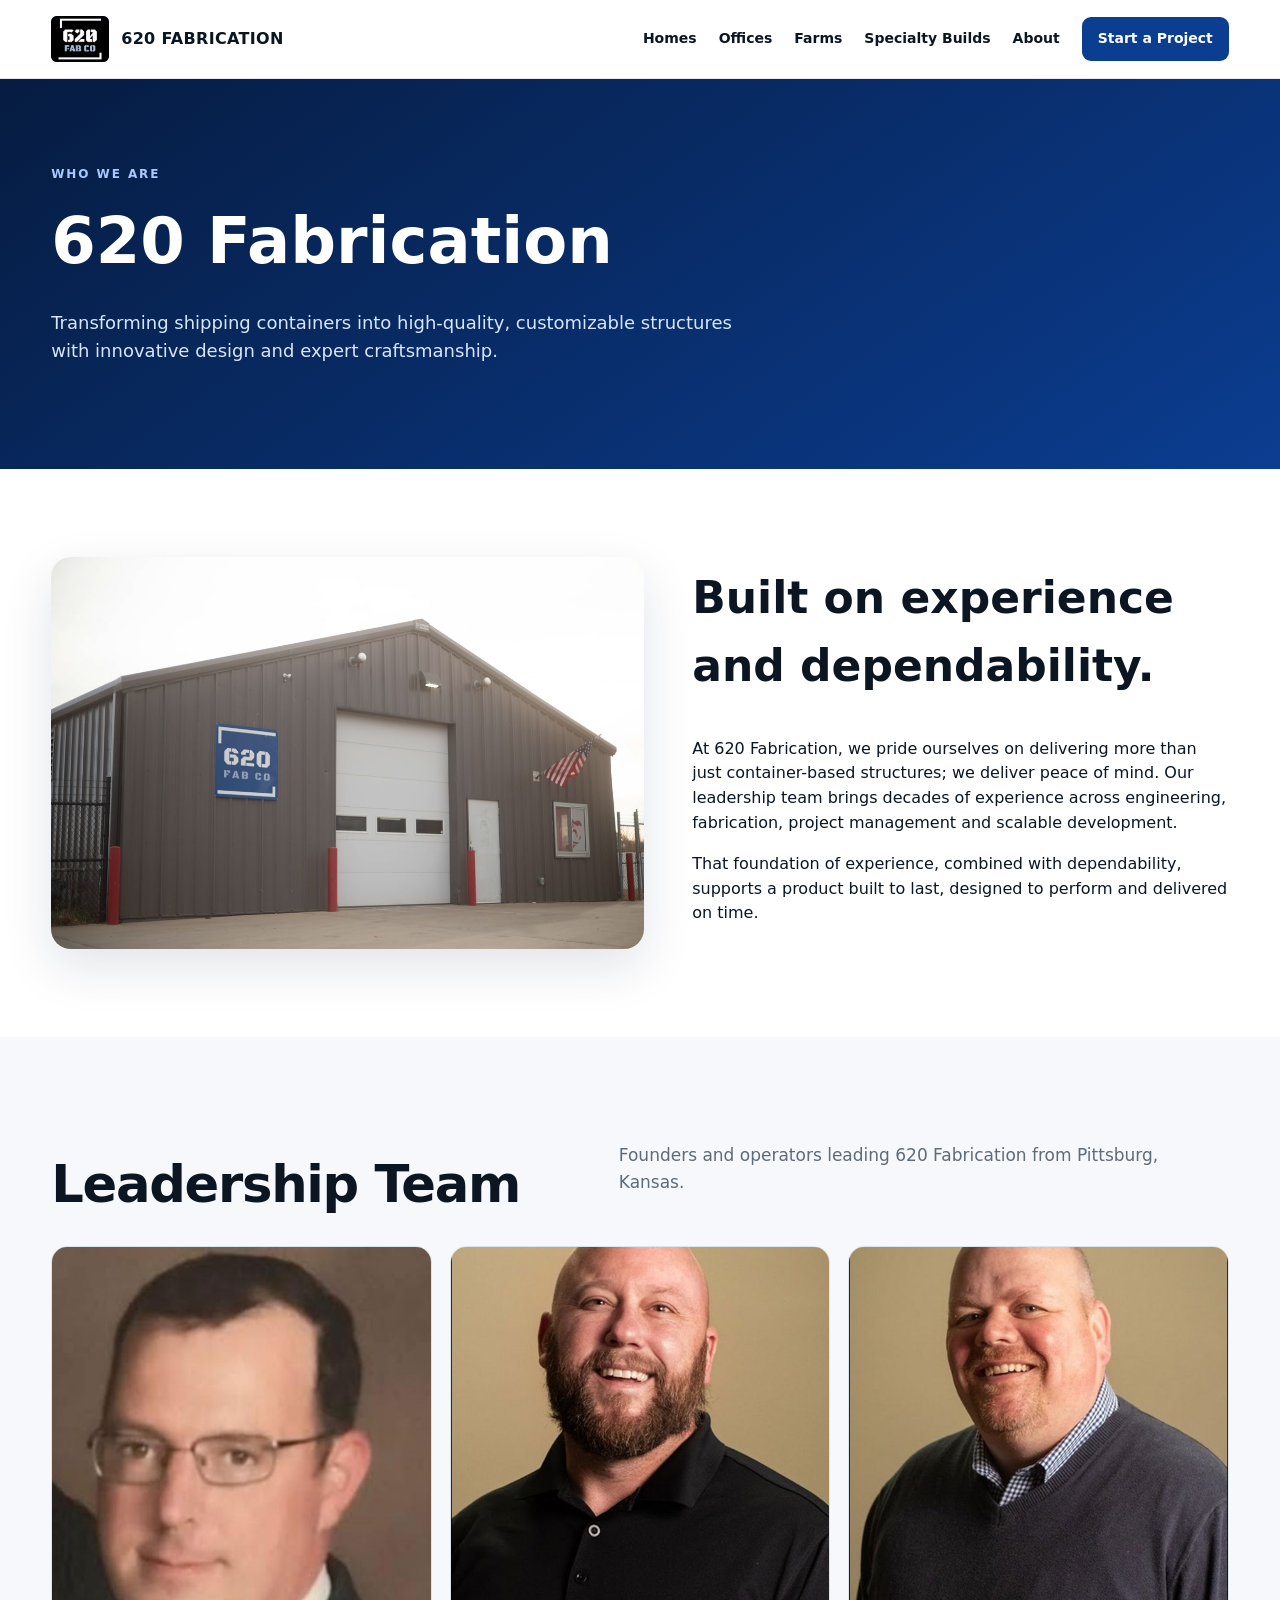
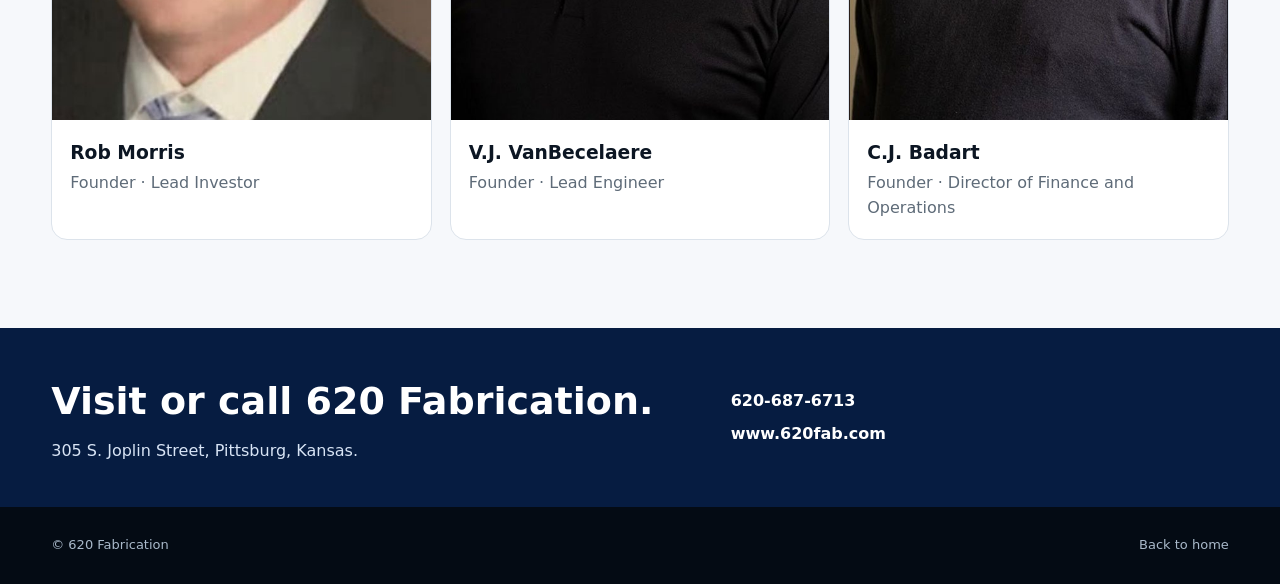
==== about.html @ a0ef291b "Add files via upload" ====
<!doctype html><html lang="en"><head><meta charset="utf-8"><meta name="viewport" content="width=device-width,initial-scale=1"><title>About 620 Fabrication</title><link rel="stylesheet" href="styles.css"></head><body><header class="topbar"><div class="wrap nav"><a class="brand" href="index.html"><img src="assets/img-000.png" alt="620 Fabrication"><span>620 FABRICATION</span></a><nav class="navlinks"><a href="homes.html">Homes</a><a href="offices.html">Offices</a><a href="farms.html">Farms</a><a href="specialty.html">Specialty Builds</a><a href="about.html">About</a><a class="navcta" href="index.html#contact">Start a Project</a></nav><button class="menu">☰</button></div></header><section class="subhero"><div class="wrap"><div class="eyebrow">Who we are</div><h1>620 Fabrication</h1><p>Transforming shipping containers into high-quality, customizable structures with innovative design and expert craftsmanship.</p></div></section><section class="section"><div class="wrap split"><img src="assets/img-003.jpg" alt="620 Fabrication shop"><div><h2 style="font-size:44px;margin-top:0">Built on experience and dependability.</h2><p class="muted">At 620 Fabrication, we pride ourselves on delivering more than just container-based structures; we deliver peace of mind. Our leadership team brings decades of experience across engineering, fabrication, project management and scalable development.</p><p class="muted">That foundation of experience, combined with dependability, supports a product built to last, designed to perform and delivered on time.</p></div></div></section><section class="section soft"><div class="wrap"><div class="sectionHead"><div><h2>Leadership Team</h2></div><p>Founders and operators leading 620 Fabrication from Pittsburg, Kansas.</p></div><div class="team"><div class="person"><img src="assets/img-074.jpg" alt="Rob Morris"><div class="personBody"><h3>Rob Morris</h3><p>Founder · Lead Investor</p></div></div><div class="person"><img src="assets/img-072.jpg" alt="V.J. VanBecelaere"><div class="personBody"><h3>V.J. VanBecelaere</h3><p>Founder · Lead Engineer</p></div></div><div class="person"><img src="assets/img-070.jpg" alt="C.J. Badart"><div class="personBody"><h3>C.J. Badart</h3><p>Founder · Director of Finance and Operations</p></div></div></div></div></section><section class="contactBand"><div class="wrap contactGrid"><div><h2>Visit or call 620 Fabrication.</h2><p>305 S. Joplin Street, Pittsburg, Kansas.</p></div><div class="contactItems"><div>620-687-6713</div><div>www.620fab.com</div></div></div></section><footer class="footer"><div class="wrap footerRow"><span>© 620 Fabrication</span><span><a href="index.html">Back to home</a></span></div></footer><script src="app.js"></script></body></html>
---- styles.css ----
:root{--blue:#0b3d91;--blue2:#062b67;--green:#0b7a3b;--ink:#0c1623;--muted:#5e6b78;--paper:#f6f8fb;--line:#dce3eb;--white:#fff;--shadow:0 18px 50px rgba(10,35,70,.12)}
*{box-sizing:border-box}html{scroll-behavior:smooth}body{margin:0;font-family:Inter,ui-sans-serif,system-ui,-apple-system,BlinkMacSystemFont,"Segoe UI",sans-serif;color:var(--ink);background:var(--white);line-height:1.55}a{color:inherit;text-decoration:none}img{max-width:100%;display:block}button{font:inherit}.wrap{width:min(1180px,92vw);margin:0 auto}.topbar{position:sticky;top:0;z-index:30;background:rgba(255,255,255,.94);backdrop-filter:blur(14px);border-bottom:1px solid rgba(13,50,100,.1)}.nav{height:78px;display:flex;align-items:center;justify-content:space-between;gap:20px}.brand{display:flex;align-items:center;gap:12px;font-weight:900;letter-spacing:.02em}.brand img{width:58px;height:46px;object-fit:contain;background:#0b3d91;border-radius:6px}.navlinks{display:flex;align-items:center;gap:22px;font-size:14px;font-weight:750}.navlinks a:hover{color:var(--blue)}.navcta{background:var(--blue);color:white;padding:11px 16px;border-radius:9px}.menu{display:none;background:transparent;border:0;font-size:24px}.hero{min-height:690px;position:relative;display:grid;align-items:center;overflow:hidden;background:#061c41}.hero:before{content:"";position:absolute;inset:0;background:linear-gradient(90deg,rgba(4,21,50,.92) 0%,rgba(5,35,82,.72) 48%,rgba(5,35,82,.18) 100%);z-index:1}.hero-bg{position:absolute;inset:0;width:100%;height:100%;object-fit:cover}.hero .wrap{position:relative;z-index:2}.eyebrow{text-transform:uppercase;letter-spacing:.16em;font-size:12px;font-weight:900;color:#a9c9ff}.hero h1{color:white;font-size:clamp(48px,6vw,78px);line-height:1.02;max-width:850px;margin:12px 0 20px;letter-spacing:-.035em}.hero p{color:#dae6f9;font-size:20px;max-width:670px}.actions{display:flex;gap:12px;flex-wrap:wrap;margin-top:28px}.btn{display:inline-flex;align-items:center;justify-content:center;padding:13px 18px;border-radius:10px;font-weight:850;border:1px solid transparent}.btn.primary{background:white;color:var(--blue2)}.btn.secondary{border-color:rgba(255,255,255,.45);color:white;background:rgba(255,255,255,.08)}.section{padding:88px 0}.section.soft{background:var(--paper)}.section.blue{background:linear-gradient(145deg,var(--blue2),var(--blue));color:white}.section.green{background:linear-gradient(145deg,#064c26,var(--green));color:white}.sectionHead{display:flex;justify-content:space-between;align-items:end;gap:28px;margin-bottom:34px}.sectionHead h2{font-size:clamp(34px,4vw,52px);line-height:1.05;margin:6px 0 0;letter-spacing:-.025em}.sectionHead p{max-width:610px;color:var(--muted);font-size:17px}.blue .sectionHead p,.green .sectionHead p{color:#dbe8f7}.grid3{display:grid;grid-template-columns:repeat(3,1fr);gap:20px}.grid2{display:grid;grid-template-columns:repeat(2,1fr);gap:24px}.card{background:white;border:1px solid var(--line);border-radius:18px;overflow:hidden;box-shadow:var(--shadow)}.card img{width:100%;aspect-ratio:16/10;object-fit:cover}.cardBody{padding:22px}.card h3{font-size:24px;margin:0 0 8px}.card p{margin:0;color:var(--muted)}.card .link{display:inline-block;margin-top:16px;font-weight:850;color:var(--blue)}.feature{background:rgba(255,255,255,.09);border:1px solid rgba(255,255,255,.18);border-radius:16px;padding:20px}.feature h3{margin:0 0 8px}.feature p{margin:0;color:#dbe7f7}.split{display:grid;grid-template-columns:1.05fr .95fr;gap:48px;align-items:center}.split img{border-radius:20px;box-shadow:var(--shadow);width:100%;max-height:620px;object-fit:cover}.bullets{display:grid;gap:12px;margin-top:22px}.bullet{display:flex;gap:12px;align-items:flex-start}.dot{width:24px;height:24px;border-radius:50%;background:#eaf1ff;color:var(--blue);display:grid;place-items:center;font-size:13px;font-weight:900;flex:none;margin-top:1px}.stats{display:grid;grid-template-columns:repeat(4,1fr);gap:14px;margin-top:-54px;position:relative;z-index:5}.stat{background:white;border-radius:14px;padding:20px;border:1px solid var(--line);box-shadow:var(--shadow)}.stat b{font-size:28px;color:var(--blue);display:block}.stat span{font-size:13px;color:var(--muted)}.gallery{display:grid;grid-template-columns:2fr 1fr 1fr;gap:12px}.gallery img{height:290px;width:100%;object-fit:cover;border-radius:14px}.gallery img:first-child{height:592px;grid-row:span 2}.team{display:grid;grid-template-columns:repeat(3,1fr);gap:18px}.person{background:white;border:1px solid var(--line);border-radius:16px;overflow:hidden}.person img{aspect-ratio:4/5;object-fit:cover;width:100%}.personBody{padding:18px}.person h3{margin:0}.person p{margin:4px 0 0;color:var(--muted)}.contactBand{padding:44px 0;background:#061c41;color:white}.contactGrid{display:grid;grid-template-columns:1.3fr 1fr;gap:32px;align-items:center}.contactGrid h2{font-size:38px;margin:0 0 8px}.contactGrid p{color:#d8e4f5;margin:0}.contactItems{display:grid;gap:8px;font-weight:700}.footer{background:#040b14;color:#a9b9ca;padding:28px 0;font-size:13px}.footerRow{display:flex;justify-content:space-between;gap:20px;flex-wrap:wrap}.subhero{padding:86px 0;background:linear-gradient(145deg,#061c41,#0b3d91);color:white}.subhero h1{font-size:clamp(42px,5vw,64px);margin:8px 0 12px}.subhero p{max-width:720px;color:#d8e6fa;font-size:18px}.specs{display:grid;grid-template-columns:repeat(2,1fr);gap:12px;margin-top:20px}.spec{padding:14px 16px;background:var(--paper);border:1px solid var(--line);border-radius:11px;font-weight:700}.layoutImg{background:white;border:1px solid var(--line);border-radius:16px;padding:12px}.greenAccent{color:var(--green)}@media(max-width:900px){.navlinks{display:none}.navlinks.open{display:flex;position:absolute;top:78px;left:0;right:0;background:white;padding:18px 4vw;flex-direction:column;align-items:flex-start;border-bottom:1px solid var(--line)}.menu{display:block}.hero{min-height:620px}.grid3,.team{grid-template-columns:1fr 1fr}.split,.contactGrid{grid-template-columns:1fr}.gallery{grid-template-columns:1fr 1fr}.gallery img:first-child{grid-row:auto;height:320px;grid-column:1/-1}.stats{grid-template-columns:1fr 1fr;margin-top:20px}.section{padding:68px 0}.sectionHead{display:block}}@media(max-width:620px){.grid3,.grid2,.team,.specs,.stats,.gallery{grid-template-columns:1fr}.gallery img,.gallery img:first-child{height:260px;grid-column:auto}.hero h1{font-size:48px}.hero p{font-size:17px}.nav{height:70px}.navlinks.open{top:70px}}
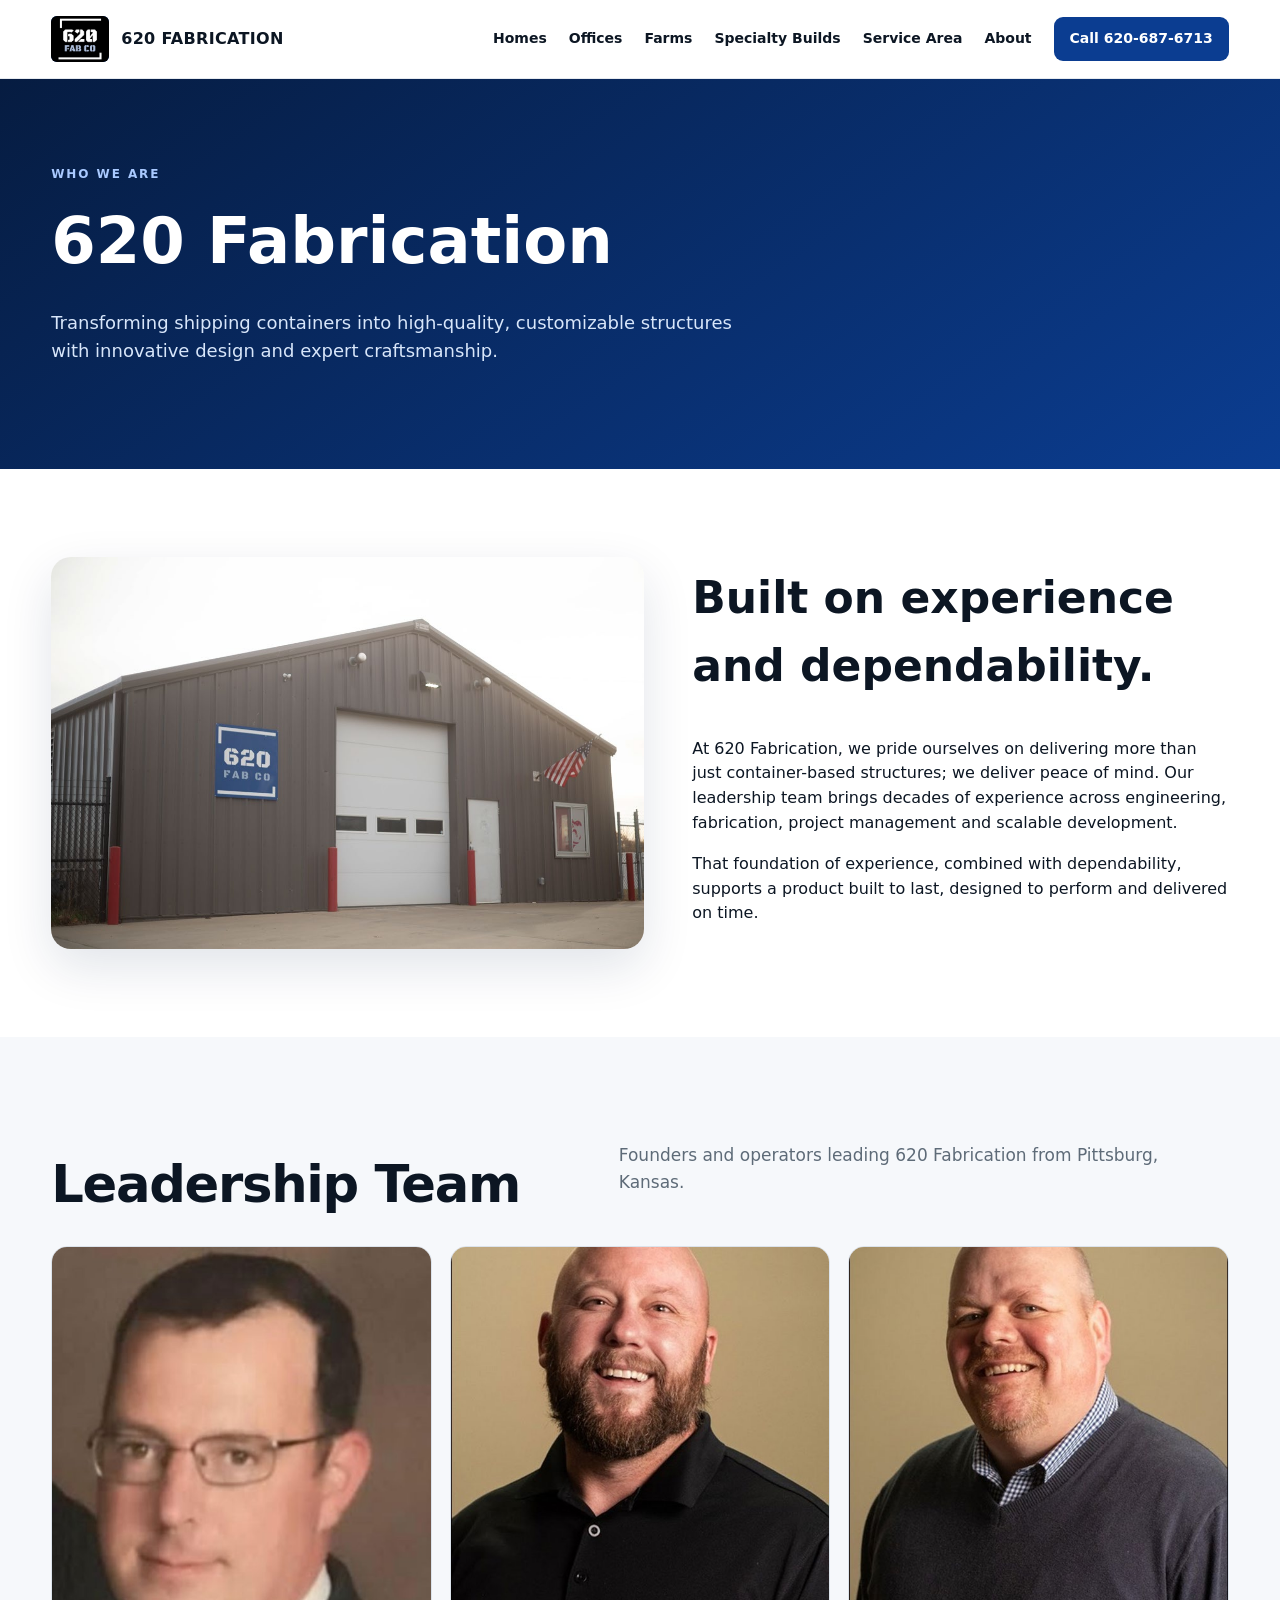
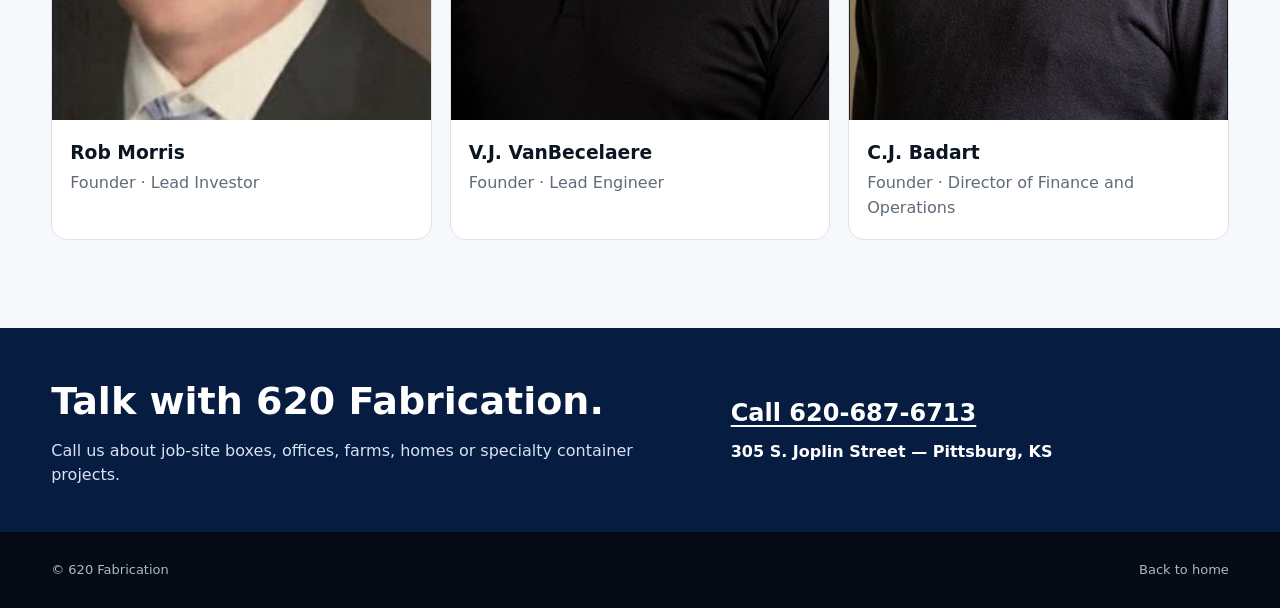
==== commit eb209d42: "CRO: add click-to-call conversion on about page" ====
--- a/about.html
+++ b/about.html
@@ -1 +1 @@
-<!doctype html><html lang="en"><head><meta charset="utf-8"><meta name="viewport" content="width=device-width,initial-scale=1"><title>About 620 Fabrication</title><link rel="stylesheet" href="styles.css"></head><body><header class="topbar"><div class="wrap nav"><a class="brand" href="index.html"><img src="assets/img-000.png" alt="620 Fabrication"><span>620 FABRICATION</span></a><nav class="navlinks"><a href="homes.html">Homes</a><a href="offices.html">Offices</a><a href="farms.html">Farms</a><a href="specialty.html">Specialty Builds</a><a href="about.html">About</a><a class="navcta" href="index.html#contact">Start a Project</a></nav><button class="menu">☰</button></div></header><section class="subhero"><div class="wrap"><div class="eyebrow">Who we are</div><h1>620 Fabrication</h1><p>Transforming shipping containers into high-quality, customizable structures with innovative design and expert craftsmanship.</p></div></section><section class="section"><div class="wrap split"><img src="assets/img-003.jpg" alt="620 Fabrication shop"><div><h2 style="font-size:44px;margin-top:0">Built on experience and dependability.</h2><p class="muted">At 620 Fabrication, we pride ourselves on delivering more than just container-based structures; we deliver peace of mind. Our leadership team brings decades of experience across engineering, fabrication, project management and scalable development.</p><p class="muted">That foundation of experience, combined with dependability, supports a product built to last, designed to perform and delivered on time.</p></div></div></section><section class="section soft"><div class="wrap"><div class="sectionHead"><div><h2>Leadership Team</h2></div><p>Founders and operators leading 620 Fabrication from Pittsburg, Kansas.</p></div><div class="team"><div class="person"><img src="assets/img-074.jpg" alt="Rob Morris"><div class="personBody"><h3>Rob Morris</h3><p>Founder · Lead Investor</p></div></div><div class="person"><img src="assets/img-072.jpg" alt="V.J. VanBecelaere"><div class="personBody"><h3>V.J. VanBecelaere</h3><p>Founder · Lead Engineer</p></div></div><div class="person"><img src="assets/img-070.jpg" alt="C.J. Badart"><div class="personBody"><h3>C.J. Badart</h3><p>Founder · Director of Finance and Operations</p></div></div></div></div></section><section class="contactBand"><div class="wrap contactGrid"><div><h2>Visit or call 620 Fabrication.</h2><p>305 S. Joplin Street, Pittsburg, Kansas.</p></div><div class="contactItems"><div>620-687-6713</div><div>www.620fab.com</div></div></div></section><footer class="footer"><div class="wrap footerRow"><span>© 620 Fabrication</span><span><a href="index.html">Back to home</a></span></div></footer><script src="app.js"></script></body></html>
+<!doctype html><html lang="en"><head><meta charset="utf-8"><meta name="viewport" content="width=device-width,initial-scale=1"><title>About 620 Fabrication</title><link rel="stylesheet" href="styles.css"></head><body><header class="topbar"><div class="wrap nav"><a class="brand" href="index.html"><img src="assets/img-000.png" alt="620 Fabrication"><span>620 FABRICATION</span></a><nav class="navlinks"><a href="homes.html">Homes</a><a href="offices.html">Offices</a><a href="farms.html">Farms</a><a href="specialty.html">Specialty Builds</a><a href="service-area.html">Service Area</a><a href="about.html">About</a><a class="navcta" href="tel:+16206876713">Call 620-687-6713</a></nav><button class="menu">☰</button></div></header><section class="subhero"><div class="wrap"><div class="eyebrow">Who we are</div><h1>620 Fabrication</h1><p>Transforming shipping containers into high-quality, customizable structures with innovative design and expert craftsmanship.</p></div></section><section class="section"><div class="wrap split"><img src="assets/img-003.jpg" alt="620 Fabrication shop"><div><h2 style="font-size:44px;margin-top:0">Built on experience and dependability.</h2><p class="muted">At 620 Fabrication, we pride ourselves on delivering more than just container-based structures; we deliver peace of mind. Our leadership team brings decades of experience across engineering, fabrication, project management and scalable development.</p><p class="muted">That foundation of experience, combined with dependability, supports a product built to last, designed to perform and delivered on time.</p></div></div></section><section class="section soft"><div class="wrap"><div class="sectionHead"><div><h2>Leadership Team</h2></div><p>Founders and operators leading 620 Fabrication from Pittsburg, Kansas.</p></div><div class="team"><div class="person"><img src="assets/img-074.jpg" alt="Rob Morris"><div class="personBody"><h3>Rob Morris</h3><p>Founder · Lead Investor</p></div></div><div class="person"><img src="assets/img-072.jpg" alt="V.J. VanBecelaere"><div class="personBody"><h3>V.J. VanBecelaere</h3><p>Founder · Lead Engineer</p></div></div><div class="person"><img src="assets/img-070.jpg" alt="C.J. Badart"><div class="personBody"><h3>C.J. Badart</h3><p>Founder · Director of Finance and Operations</p></div></div></div></div></section><section class="contactBand"><div class="wrap contactGrid"><div><h2>Talk with 620 Fabrication.</h2><p>Call us about job-site boxes, offices, farms, homes or specialty container projects.</p></div><div class="contactItems"><a class="callLink" href="tel:+16206876713">Call 620-687-6713</a><div>305 S. Joplin Street — Pittsburg, KS</div></div></div></section><a class="mobileCallBar" href="tel:+16206876713">Call 620 Fabrication · 620-687-6713</a><footer class="footer"><div class="wrap footerRow"><span>© 620 Fabrication</span><span><a href="index.html">Back to home</a></span></div></footer><script src="app.js"></script></body></html>
--- a/styles.css
+++ b/styles.css
@@ -1,2 +1,4 @@
 :root{--blue:#0b3d91;--blue2:#062b67;--green:#0b7a3b;--ink:#0c1623;--muted:#5e6b78;--paper:#f6f8fb;--line:#dce3eb;--white:#fff;--shadow:0 18px 50px rgba(10,35,70,.12)}
 *{box-sizing:border-box}html{scroll-behavior:smooth}body{margin:0;font-family:Inter,ui-sans-serif,system-ui,-apple-system,BlinkMacSystemFont,"Segoe UI",sans-serif;color:var(--ink);background:var(--white);line-height:1.55}a{color:inherit;text-decoration:none}img{max-width:100%;display:block}button{font:inherit}.wrap{width:min(1180px,92vw);margin:0 auto}.topbar{position:sticky;top:0;z-index:30;background:rgba(255,255,255,.94);backdrop-filter:blur(14px);border-bottom:1px solid rgba(13,50,100,.1)}.nav{height:78px;display:flex;align-items:center;justify-content:space-between;gap:20px}.brand{display:flex;align-items:center;gap:12px;font-weight:900;letter-spacing:.02em}.brand img{width:58px;height:46px;object-fit:contain;background:#0b3d91;border-radius:6px}.navlinks{display:flex;align-items:center;gap:22px;font-size:14px;font-weight:750}.navlinks a:hover{color:var(--blue)}.navcta{background:var(--blue);color:white;padding:11px 16px;border-radius:9px}.menu{display:none;background:transparent;border:0;font-size:24px}.hero{min-height:690px;position:relative;display:grid;align-items:center;overflow:hidden;background:#061c41}.hero:before{content:"";position:absolute;inset:0;background:linear-gradient(90deg,rgba(4,21,50,.92) 0%,rgba(5,35,82,.72) 48%,rgba(5,35,82,.18) 100%);z-index:1}.hero-bg{position:absolute;inset:0;width:100%;height:100%;object-fit:cover}.hero .wrap{position:relative;z-index:2}.eyebrow{text-transform:uppercase;letter-spacing:.16em;font-size:12px;font-weight:900;color:#a9c9ff}.hero h1{color:white;font-size:clamp(48px,6vw,78px);line-height:1.02;max-width:850px;margin:12px 0 20px;letter-spacing:-.035em}.hero p{color:#dae6f9;font-size:20px;max-width:670px}.actions{display:flex;gap:12px;flex-wrap:wrap;margin-top:28px}.btn{display:inline-flex;align-items:center;justify-content:center;padding:13px 18px;border-radius:10px;font-weight:850;border:1px solid transparent}.btn.primary{background:white;color:var(--blue2)}.btn.secondary{border-color:rgba(255,255,255,.45);color:white;background:rgba(255,255,255,.08)}.section{padding:88px 0}.section.soft{background:var(--paper)}.section.blue{background:linear-gradient(145deg,var(--blue2),var(--blue));color:white}.section.green{background:linear-gradient(145deg,#064c26,var(--green));color:white}.sectionHead{display:flex;justify-content:space-between;align-items:end;gap:28px;margin-bottom:34px}.sectionHead h2{font-size:clamp(34px,4vw,52px);line-height:1.05;margin:6px 0 0;letter-spacing:-.025em}.sectionHead p{max-width:610px;color:var(--muted);font-size:17px}.blue .sectionHead p,.green .sectionHead p{color:#dbe8f7}.grid3{display:grid;grid-template-columns:repeat(3,1fr);gap:20px}.grid2{display:grid;grid-template-columns:repeat(2,1fr);gap:24px}.card{background:white;border:1px solid var(--line);border-radius:18px;overflow:hidden;box-shadow:var(--shadow)}.card img{width:100%;aspect-ratio:16/10;object-fit:cover}.cardBody{padding:22px}.card h3{font-size:24px;margin:0 0 8px}.card p{margin:0;color:var(--muted)}.card .link{display:inline-block;margin-top:16px;font-weight:850;color:var(--blue)}.feature{background:rgba(255,255,255,.09);border:1px solid rgba(255,255,255,.18);border-radius:16px;padding:20px}.feature h3{margin:0 0 8px}.feature p{margin:0;color:#dbe7f7}.split{display:grid;grid-template-columns:1.05fr .95fr;gap:48px;align-items:center}.split img{border-radius:20px;box-shadow:var(--shadow);width:100%;max-height:620px;object-fit:cover}.bullets{display:grid;gap:12px;margin-top:22px}.bullet{display:flex;gap:12px;align-items:flex-start}.dot{width:24px;height:24px;border-radius:50%;background:#eaf1ff;color:var(--blue);display:grid;place-items:center;font-size:13px;font-weight:900;flex:none;margin-top:1px}.stats{display:grid;grid-template-columns:repeat(4,1fr);gap:14px;margin-top:-54px;position:relative;z-index:5}.stat{background:white;border-radius:14px;padding:20px;border:1px solid var(--line);box-shadow:var(--shadow)}.stat b{font-size:28px;color:var(--blue);display:block}.stat span{font-size:13px;color:var(--muted)}.gallery{display:grid;grid-template-columns:2fr 1fr 1fr;gap:12px}.gallery img{height:290px;width:100%;object-fit:cover;border-radius:14px}.gallery img:first-child{height:592px;grid-row:span 2}.team{display:grid;grid-template-columns:repeat(3,1fr);gap:18px}.person{background:white;border:1px solid var(--line);border-radius:16px;overflow:hidden}.person img{aspect-ratio:4/5;object-fit:cover;width:100%}.personBody{padding:18px}.person h3{margin:0}.person p{margin:4px 0 0;color:var(--muted)}.contactBand{padding:44px 0;background:#061c41;color:white}.contactGrid{display:grid;grid-template-columns:1.3fr 1fr;gap:32px;align-items:center}.contactGrid h2{font-size:38px;margin:0 0 8px}.contactGrid p{color:#d8e4f5;margin:0}.contactItems{display:grid;gap:8px;font-weight:700}.footer{background:#040b14;color:#a9b9ca;padding:28px 0;font-size:13px}.footerRow{display:flex;justify-content:space-between;gap:20px;flex-wrap:wrap}.subhero{padding:86px 0;background:linear-gradient(145deg,#061c41,#0b3d91);color:white}.subhero h1{font-size:clamp(42px,5vw,64px);margin:8px 0 12px}.subhero p{max-width:720px;color:#d8e6fa;font-size:18px}.specs{display:grid;grid-template-columns:repeat(2,1fr);gap:12px;margin-top:20px}.spec{padding:14px 16px;background:var(--paper);border:1px solid var(--line);border-radius:11px;font-weight:700}.layoutImg{background:white;border:1px solid var(--line);border-radius:16px;padding:12px}.greenAccent{color:var(--green)}@media(max-width:900px){.navlinks{display:none}.navlinks.open{display:flex;position:absolute;top:78px;left:0;right:0;background:white;padding:18px 4vw;flex-direction:column;align-items:flex-start;border-bottom:1px solid var(--line)}.menu{display:block}.hero{min-height:620px}.grid3,.team{grid-template-columns:1fr 1fr}.split,.contactGrid{grid-template-columns:1fr}.gallery{grid-template-columns:1fr 1fr}.gallery img:first-child{grid-row:auto;height:320px;grid-column:1/-1}.stats{grid-template-columns:1fr 1fr;margin-top:20px}.section{padding:68px 0}.sectionHead{display:block}}@media(max-width:620px){.grid3,.grid2,.team,.specs,.stats,.gallery{grid-template-columns:1fr}.gallery img,.gallery img:first-child{height:260px;grid-column:auto}.hero h1{font-size:48px}.hero p{font-size:17px}.nav{height:70px}.navlinks.open{top:70px}}
+
+.callLink{font-size:24px;font-weight:900;color:white;text-decoration:underline;text-underline-offset:4px}.mobileCallBar{display:none}@media(max-width:900px){body{padding-bottom:64px}.mobileCallBar{display:flex;position:fixed;left:12px;right:12px;bottom:12px;z-index:60;align-items:center;justify-content:center;background:#0b3d91;color:#fff;padding:15px 18px;border-radius:12px;font-weight:900;box-shadow:0 12px 30px rgba(0,0,0,.28)}.navcta{display:none}}
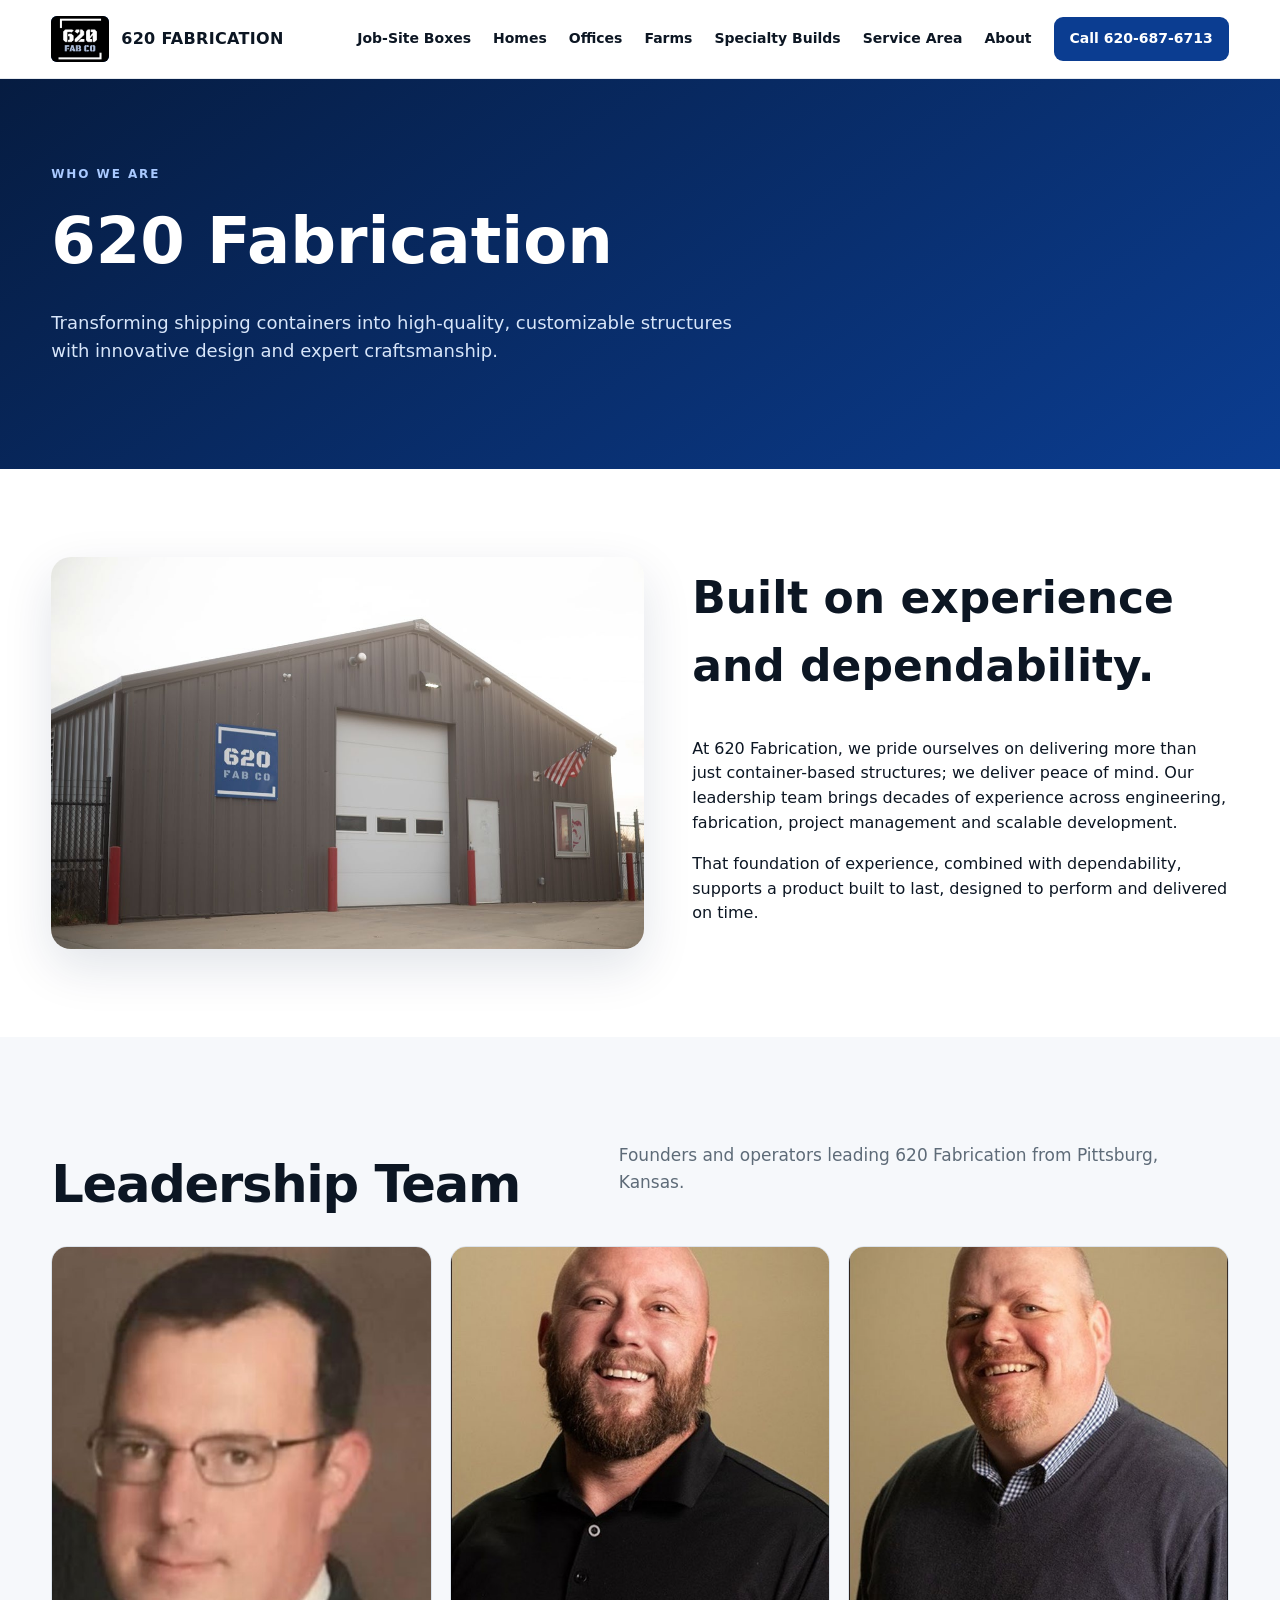
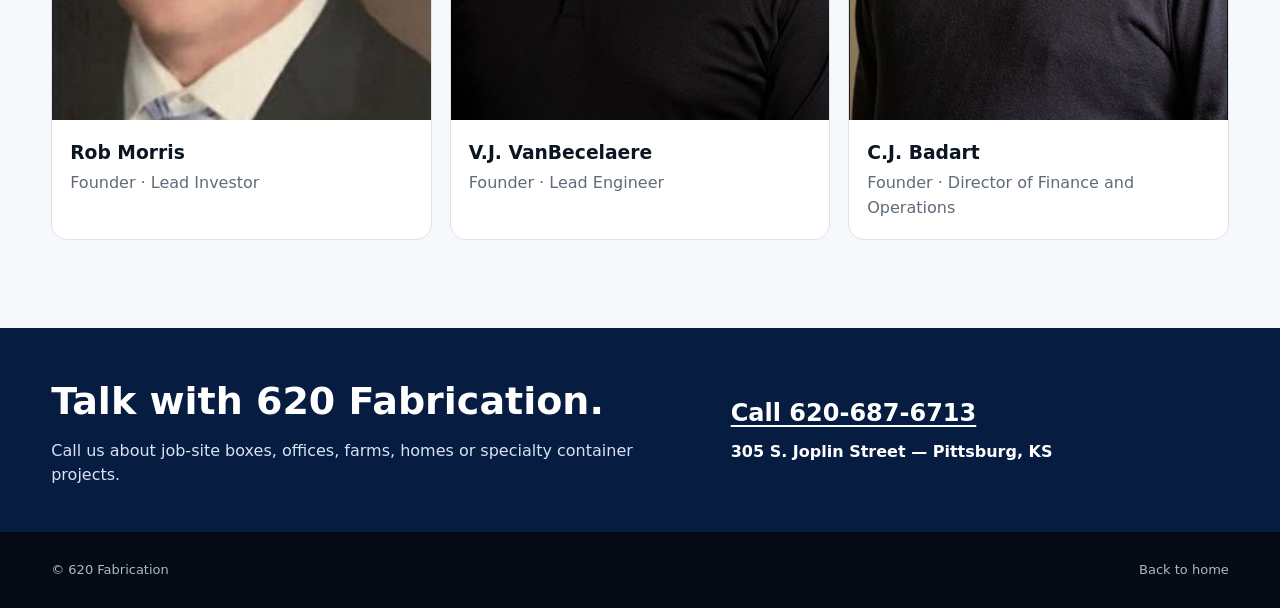
==== commit 97208e89: "SEO: optimize about page metadata and internal links" ====
--- a/about.html
+++ b/about.html
@@ -1 +1 @@
-<!doctype html><html lang="en"><head><meta charset="utf-8"><meta name="viewport" content="width=device-width,initial-scale=1"><title>About 620 Fabrication</title><link rel="stylesheet" href="styles.css"></head><body><header class="topbar"><div class="wrap nav"><a class="brand" href="index.html"><img src="assets/img-000.png" alt="620 Fabrication"><span>620 FABRICATION</span></a><nav class="navlinks"><a href="homes.html">Homes</a><a href="offices.html">Offices</a><a href="farms.html">Farms</a><a href="specialty.html">Specialty Builds</a><a href="service-area.html">Service Area</a><a href="about.html">About</a><a class="navcta" href="tel:+16206876713">Call 620-687-6713</a></nav><button class="menu">☰</button></div></header><section class="subhero"><div class="wrap"><div class="eyebrow">Who we are</div><h1>620 Fabrication</h1><p>Transforming shipping containers into high-quality, customizable structures with innovative design and expert craftsmanship.</p></div></section><section class="section"><div class="wrap split"><img src="assets/img-003.jpg" alt="620 Fabrication shop"><div><h2 style="font-size:44px;margin-top:0">Built on experience and dependability.</h2><p class="muted">At 620 Fabrication, we pride ourselves on delivering more than just container-based structures; we deliver peace of mind. Our leadership team brings decades of experience across engineering, fabrication, project management and scalable development.</p><p class="muted">That foundation of experience, combined with dependability, supports a product built to last, designed to perform and delivered on time.</p></div></div></section><section class="section soft"><div class="wrap"><div class="sectionHead"><div><h2>Leadership Team</h2></div><p>Founders and operators leading 620 Fabrication from Pittsburg, Kansas.</p></div><div class="team"><div class="person"><img src="assets/img-074.jpg" alt="Rob Morris"><div class="personBody"><h3>Rob Morris</h3><p>Founder · Lead Investor</p></div></div><div class="person"><img src="assets/img-072.jpg" alt="V.J. VanBecelaere"><div class="personBody"><h3>V.J. VanBecelaere</h3><p>Founder · Lead Engineer</p></div></div><div class="person"><img src="assets/img-070.jpg" alt="C.J. Badart"><div class="personBody"><h3>C.J. Badart</h3><p>Founder · Director of Finance and Operations</p></div></div></div></div></section><section class="contactBand"><div class="wrap contactGrid"><div><h2>Talk with 620 Fabrication.</h2><p>Call us about job-site boxes, offices, farms, homes or specialty container projects.</p></div><div class="contactItems"><a class="callLink" href="tel:+16206876713">Call 620-687-6713</a><div>305 S. Joplin Street — Pittsburg, KS</div></div></div></section><a class="mobileCallBar" href="tel:+16206876713">Call 620 Fabrication · 620-687-6713</a><footer class="footer"><div class="wrap footerRow"><span>© 620 Fabrication</span><span><a href="index.html">Back to home</a></span></div></footer><script src="app.js"></script></body></html>
+<!doctype html><html lang="en"><head><meta charset="utf-8"><meta name="viewport" content="width=device-width,initial-scale=1"><meta name="description" content="Learn about 620 Fabrication, a Pittsburg, Kansas container fabrication company building job-site storage, container offices, farms, homes and specialty structures."><title>About 620 Fabrication | Pittsburg, Kansas Container Fabricator</title><link rel="canonical" href="https://620fab.com/about.html"><meta name="robots" content="index,follow"><link rel="stylesheet" href="styles.css"></head><body><header class="topbar"><div class="wrap nav"><a class="brand" href="/"><img src="assets/img-000.png" alt="620 Fabrication"><span>620 FABRICATION</span></a><nav class="navlinks"><a href="job-site-boxes.html">Job-Site Boxes</a><a href="homes.html">Homes</a><a href="offices.html">Offices</a><a href="farms.html">Farms</a><a href="specialty.html">Specialty Builds</a><a href="service-area.html">Service Area</a><a href="about.html">About</a><a class="navcta" href="tel:+16206876713">Call 620-687-6713</a></nav><button class="menu">☰</button></div></header><section class="subhero"><div class="wrap"><div class="eyebrow">Who we are</div><h1>620 Fabrication</h1><p>Transforming shipping containers into high-quality, customizable structures with innovative design and expert craftsmanship.</p></div></section><section class="section"><div class="wrap split"><img src="assets/img-003.jpg" alt="620 Fabrication shop"><div><h2 style="font-size:44px;margin-top:0">Built on experience and dependability.</h2><p class="muted">At 620 Fabrication, we pride ourselves on delivering more than just container-based structures; we deliver peace of mind. Our leadership team brings decades of experience across engineering, fabrication, project management and scalable development.</p><p class="muted">That foundation of experience, combined with dependability, supports a product built to last, designed to perform and delivered on time.</p></div></div></section><section class="section soft"><div class="wrap"><div class="sectionHead"><div><h2>Leadership Team</h2></div><p>Founders and operators leading 620 Fabrication from Pittsburg, Kansas.</p></div><div class="team"><div class="person"><img src="assets/img-074.jpg" alt="Rob Morris"><div class="personBody"><h3>Rob Morris</h3><p>Founder · Lead Investor</p></div></div><div class="person"><img src="assets/img-072.jpg" alt="V.J. VanBecelaere"><div class="personBody"><h3>V.J. VanBecelaere</h3><p>Founder · Lead Engineer</p></div></div><div class="person"><img src="assets/img-070.jpg" alt="C.J. Badart"><div class="personBody"><h3>C.J. Badart</h3><p>Founder · Director of Finance and Operations</p></div></div></div></div></section><section class="contactBand"><div class="wrap contactGrid"><div><h2>Talk with 620 Fabrication.</h2><p>Call us about job-site boxes, offices, farms, homes or specialty container projects.</p></div><div class="contactItems"><a class="callLink" href="tel:+16206876713">Call 620-687-6713</a><div>305 S. Joplin Street — Pittsburg, KS</div></div></div></section><a class="mobileCallBar" href="tel:+16206876713">Call 620 Fabrication · 620-687-6713</a><footer class="footer"><div class="wrap footerRow"><span>© 620 Fabrication</span><span><a href="/">Back to home</a></span></div></footer><script src="app.js"></script></body></html>
--- a/styles.css
+++ b/styles.css
@@ -2,3 +2,31 @@
 *{box-sizing:border-box}html{scroll-behavior:smooth}body{margin:0;font-family:Inter,ui-sans-serif,system-ui,-apple-system,BlinkMacSystemFont,"Segoe UI",sans-serif;color:var(--ink);background:var(--white);line-height:1.55}a{color:inherit;text-decoration:none}img{max-width:100%;display:block}button{font:inherit}.wrap{width:min(1180px,92vw);margin:0 auto}.topbar{position:sticky;top:0;z-index:30;background:rgba(255,255,255,.94);backdrop-filter:blur(14px);border-bottom:1px solid rgba(13,50,100,.1)}.nav{height:78px;display:flex;align-items:center;justify-content:space-between;gap:20px}.brand{display:flex;align-items:center;gap:12px;font-weight:900;letter-spacing:.02em}.brand img{width:58px;height:46px;object-fit:contain;background:#0b3d91;border-radius:6px}.navlinks{display:flex;align-items:center;gap:22px;font-size:14px;font-weight:750}.navlinks a:hover{color:var(--blue)}.navcta{background:var(--blue);color:white;padding:11px 16px;border-radius:9px}.menu{display:none;background:transparent;border:0;font-size:24px}.hero{min-height:690px;position:relative;display:grid;align-items:center;overflow:hidden;background:#061c41}.hero:before{content:"";position:absolute;inset:0;background:linear-gradient(90deg,rgba(4,21,50,.92) 0%,rgba(5,35,82,.72) 48%,rgba(5,35,82,.18) 100%);z-index:1}.hero-bg{position:absolute;inset:0;width:100%;height:100%;object-fit:cover}.hero .wrap{position:relative;z-index:2}.eyebrow{text-transform:uppercase;letter-spacing:.16em;font-size:12px;font-weight:900;color:#a9c9ff}.hero h1{color:white;font-size:clamp(48px,6vw,78px);line-height:1.02;max-width:850px;margin:12px 0 20px;letter-spacing:-.035em}.hero p{color:#dae6f9;font-size:20px;max-width:670px}.actions{display:flex;gap:12px;flex-wrap:wrap;margin-top:28px}.btn{display:inline-flex;align-items:center;justify-content:center;padding:13px 18px;border-radius:10px;font-weight:850;border:1px solid transparent}.btn.primary{background:white;color:var(--blue2)}.btn.secondary{border-color:rgba(255,255,255,.45);color:white;background:rgba(255,255,255,.08)}.section{padding:88px 0}.section.soft{background:var(--paper)}.section.blue{background:linear-gradient(145deg,var(--blue2),var(--blue));color:white}.section.green{background:linear-gradient(145deg,#064c26,var(--green));color:white}.sectionHead{display:flex;justify-content:space-between;align-items:end;gap:28px;margin-bottom:34px}.sectionHead h2{font-size:clamp(34px,4vw,52px);line-height:1.05;margin:6px 0 0;letter-spacing:-.025em}.sectionHead p{max-width:610px;color:var(--muted);font-size:17px}.blue .sectionHead p,.green .sectionHead p{color:#dbe8f7}.grid3{display:grid;grid-template-columns:repeat(3,1fr);gap:20px}.grid2{display:grid;grid-template-columns:repeat(2,1fr);gap:24px}.card{background:white;border:1px solid var(--line);border-radius:18px;overflow:hidden;box-shadow:var(--shadow)}.card img{width:100%;aspect-ratio:16/10;object-fit:cover}.cardBody{padding:22px}.card h3{font-size:24px;margin:0 0 8px}.card p{margin:0;color:var(--muted)}.card .link{display:inline-block;margin-top:16px;font-weight:850;color:var(--blue)}.feature{background:rgba(255,255,255,.09);border:1px solid rgba(255,255,255,.18);border-radius:16px;padding:20px}.feature h3{margin:0 0 8px}.feature p{margin:0;color:#dbe7f7}.split{display:grid;grid-template-columns:1.05fr .95fr;gap:48px;align-items:center}.split img{border-radius:20px;box-shadow:var(--shadow);width:100%;max-height:620px;object-fit:cover}.bullets{display:grid;gap:12px;margin-top:22px}.bullet{display:flex;gap:12px;align-items:flex-start}.dot{width:24px;height:24px;border-radius:50%;background:#eaf1ff;color:var(--blue);display:grid;place-items:center;font-size:13px;font-weight:900;flex:none;margin-top:1px}.stats{display:grid;grid-template-columns:repeat(4,1fr);gap:14px;margin-top:-54px;position:relative;z-index:5}.stat{background:white;border-radius:14px;padding:20px;border:1px solid var(--line);box-shadow:var(--shadow)}.stat b{font-size:28px;color:var(--blue);display:block}.stat span{font-size:13px;color:var(--muted)}.gallery{display:grid;grid-template-columns:2fr 1fr 1fr;gap:12px}.gallery img{height:290px;width:100%;object-fit:cover;border-radius:14px}.gallery img:first-child{height:592px;grid-row:span 2}.team{display:grid;grid-template-columns:repeat(3,1fr);gap:18px}.person{background:white;border:1px solid var(--line);border-radius:16px;overflow:hidden}.person img{aspect-ratio:4/5;object-fit:cover;width:100%}.personBody{padding:18px}.person h3{margin:0}.person p{margin:4px 0 0;color:var(--muted)}.contactBand{padding:44px 0;background:#061c41;color:white}.contactGrid{display:grid;grid-template-columns:1.3fr 1fr;gap:32px;align-items:center}.contactGrid h2{font-size:38px;margin:0 0 8px}.contactGrid p{color:#d8e4f5;margin:0}.contactItems{display:grid;gap:8px;font-weight:700}.footer{background:#040b14;color:#a9b9ca;padding:28px 0;font-size:13px}.footerRow{display:flex;justify-content:space-between;gap:20px;flex-wrap:wrap}.subhero{padding:86px 0;background:linear-gradient(145deg,#061c41,#0b3d91);color:white}.subhero h1{font-size:clamp(42px,5vw,64px);margin:8px 0 12px}.subhero p{max-width:720px;color:#d8e6fa;font-size:18px}.specs{display:grid;grid-template-columns:repeat(2,1fr);gap:12px;margin-top:20px}.spec{padding:14px 16px;background:var(--paper);border:1px solid var(--line);border-radius:11px;font-weight:700}.layoutImg{background:white;border:1px solid var(--line);border-radius:16px;padding:12px}.greenAccent{color:var(--green)}@media(max-width:900px){.navlinks{display:none}.navlinks.open{display:flex;position:absolute;top:78px;left:0;right:0;background:white;padding:18px 4vw;flex-direction:column;align-items:flex-start;border-bottom:1px solid var(--line)}.menu{display:block}.hero{min-height:620px}.grid3,.team{grid-template-columns:1fr 1fr}.split,.contactGrid{grid-template-columns:1fr}.gallery{grid-template-columns:1fr 1fr}.gallery img:first-child{grid-row:auto;height:320px;grid-column:1/-1}.stats{grid-template-columns:1fr 1fr;margin-top:20px}.section{padding:68px 0}.sectionHead{display:block}}@media(max-width:620px){.grid3,.grid2,.team,.specs,.stats,.gallery{grid-template-columns:1fr}.gallery img,.gallery img:first-child{height:260px;grid-column:auto}.hero h1{font-size:48px}.hero p{font-size:17px}.nav{height:70px}.navlinks.open{top:70px}}
 
 .callLink{font-size:24px;font-weight:900;color:white;text-decoration:underline;text-underline-offset:4px}.mobileCallBar{display:none}@media(max-width:900px){body{padding-bottom:64px}.mobileCallBar{display:flex;position:fixed;left:12px;right:12px;bottom:12px;z-index:60;align-items:center;justify-content:center;background:#0b3d91;color:#fff;padding:15px 18px;border-radius:12px;font-weight:900;box-shadow:0 12px 30px rgba(0,0,0,.28)}.navcta{display:none}}
+
+/* Quote request: use the existing navy/blue palette and stack fields on small screens. */
+.projectRequestBand{scroll-margin-top:90px}
+.projectContactGrid{display:grid;gap:32px;grid-template-columns:minmax(0,.85fr) minmax(0,1.15fr);align-items:start}
+.projectRequestBand .contactIntro{position:sticky;top:110px}
+.projectRequestBand .contactIntro .contactItems{margin-top:28px}
+.projectRequestBand .contactIntro .contactItems a{text-decoration:underline;text-underline-offset:3px}
+.projectForm{background:#fff;color:var(--ink);padding:clamp(22px,3vw,36px);border-radius:18px;box-shadow:var(--shadow)}
+.projectForm h3{font-size:28px;line-height:1.2;margin:0 0 4px}
+.projectForm .formHint{color:var(--muted);font-size:14px;margin:0 0 22px}
+.formFields{display:grid;grid-template-columns:repeat(2,minmax(0,1fr));gap:18px}
+.formFields label{display:grid;gap:6px;font-size:14px;font-weight:750}
+.formFields .full{grid-column:1/-1}
+.formFields input,.formFields select,.formFields textarea{width:100%;min-width:0;border:1px solid #b8c6d6;border-radius:9px;padding:12px 13px;background:white;color:var(--ink);font:inherit;font-size:16px}
+.formFields textarea{resize:vertical;min-height:130px}
+.formFields :is(input,select,textarea):focus-visible,.formSubmit:focus-visible{outline:3px solid #77adff;outline-offset:2px}
+.formTrap{position:absolute;left:-10000px;width:1px;height:1px;overflow:hidden}
+.formStatus{min-height:1.5em;font-size:14px;font-weight:700;margin:18px 0 12px}
+.formStatus[data-state="error"]{color:#a21d26}
+.formStatus[data-state="success"]{color:#126735}
+.formStatus[data-state="pending"]{color:var(--blue)}
+.formSubmit{border:0;border-radius:9px;background:var(--blue);color:white;font-weight:800;padding:13px 20px;min-height:48px;cursor:pointer}
+.formSubmit:hover{background:var(--blue2)}
+.formSubmit:disabled{opacity:.65;cursor:wait}
+@media(max-width:900px){.projectContactGrid{display:grid;gap:32px;grid-template-columns:1fr}.projectRequestBand .contactIntro{position:static}}
+@media(max-width:620px){.formFields{grid-template-columns:1fr}.projectForm{padding:22px}.formSubmit{width:100%}}
+
+.projectRequestBand h2{font-size:38px;margin:0 0 8px}.contactIntro p{color:#d8e4f5;margin:0}
